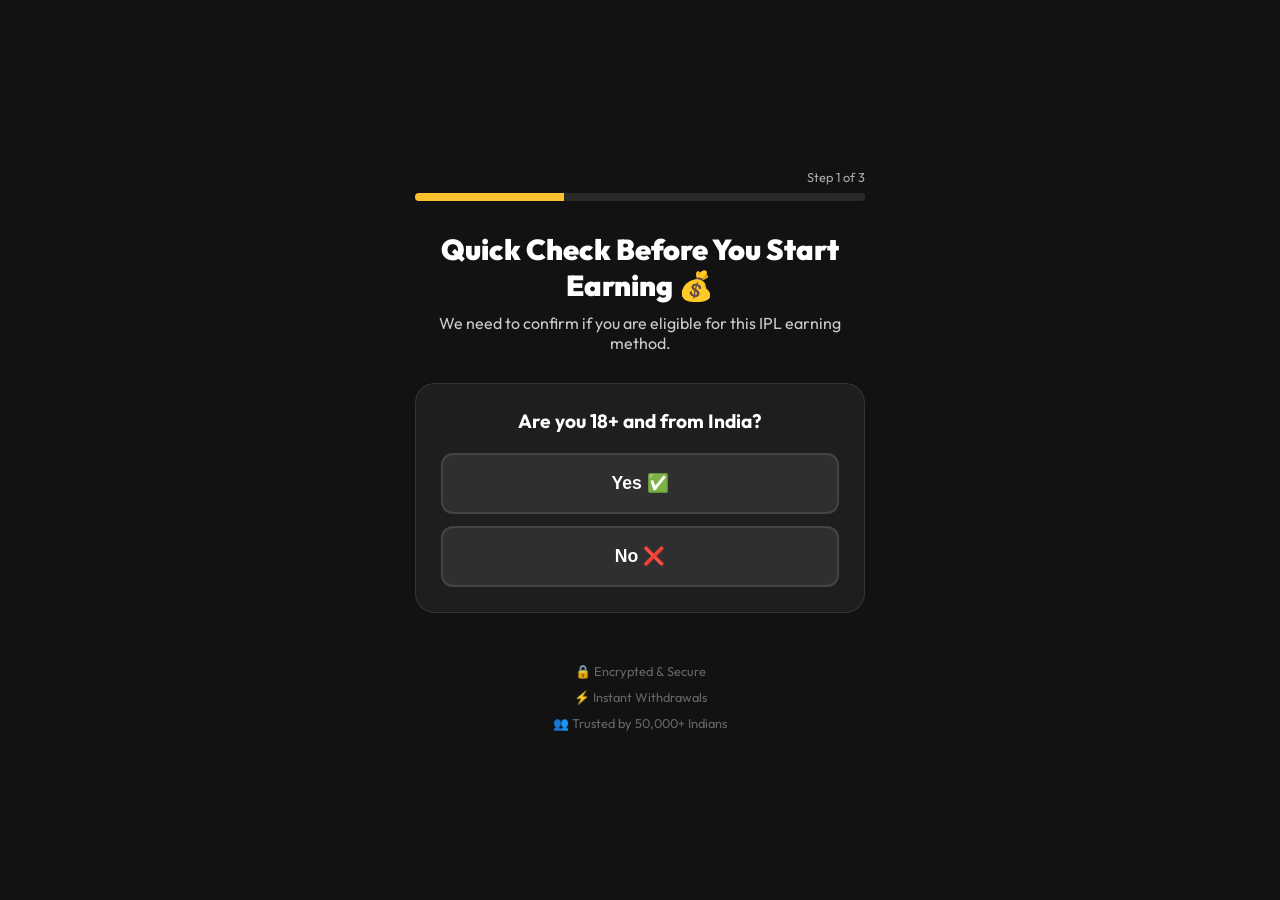
==== quiz.html @ 11270de0 "Initial commit: IPL betting pre-lander and bridge page" ====
<!DOCTYPE html>
<html lang="hi-IN">
<head>
    <meta charset="UTF-8">
    <meta name="viewport" content="width=device-width, initial-scale=1.0, maximum-scale=1.0, user-scalable=no">
    <title>Check Eligibility - IPL Official</title>
    <link rel="stylesheet" href="quiz.css">
    <link rel="preconnect" href="https://fonts.googleapis.com">
    <link rel="preconnect" href="https://fonts.gstatic.com" crossorigin>
    <link href="https://fonts.googleapis.com/css2?family=Outfit:wght@400;700;900&display=swap" rel="stylesheet">
</head>
<body>

    <div class="quiz-container">
        <!-- Progress Bar -->
        <div class="progress-wrapper">
            <div class="progress-text">Step <span id="current-step">1</span> of 3</div>
            <div class="progress-bar">
                <div id="progress-fill" class="progress-fill" style="width: 33%;"></div>
            </div>
        </div>

        <!-- Step 1 -->
        <div id="step-1" class="quiz-step active">
            <h1>Quick Check Before You Start Earning 💰</h1>
            <p class="subtitle">We need to confirm if you are eligible for this IPL earning method.</p>
            
            <div class="question-box">
                <p class="question">Are you 18+ and from India?</p>
                <div class="options">
                    <button class="opt-btn" onclick="nextStep(2)">Yes ✅</button>
                    <button class="opt-btn" onclick="alert('Only for India & 18+')">No ❌</button>
                </div>
            </div>
        </div>

        <!-- Step 2 -->
        <div id="step-2" class="quiz-step">
            <h1>Payment Verification</h1>
            <p class="subtitle">Choose your preferred withdrawal method.</p>
            
            <div class="question-box">
                <p class="question">Which payment method do you use?</p>
                <div class="options">
                    <button class="opt-btn highlight-opt" onclick="nextStep(3)">UPI (GPay / PhonePe / Paytm)</button>
                    <button class="opt-btn" onclick="nextStep(3)">Bank Transfer</button>
                    <button class="opt-btn" onclick="nextStep(3)">Other</button>
                </div>
            </div>
        </div>

        <!-- Step 3 -->
        <div id="step-3" class="quiz-step">
            <h1>Financial Goal</h1>
            <p class="subtitle">How much would you like to earn daily?</p>
            
            <div class="question-box">
                <p class="question">How much would you like to start with?</p>
                <div class="options">
                    <button class="opt-btn" onclick="processResults()">₹100</button>
                    <button class="opt-btn" onclick="processResults()">₹300</button>
                    <button class="opt-btn" onclick="processResults()">₹500+</button>
                </div>
            </div>
        </div>

        <!-- Loader Section -->
        <div id="loader-step" class="quiz-step">
            <div class="loader-content">
                <div class="spinner"></div>
                <div id="loader-text" class="loader-text">Checking availability in your region...</div>
            </div>
        </div>

        <!-- Result Section -->
        <div id="result-step" class="quiz-step">
            <div class="success-icon">✅</div>
            <h1 class="success-title">You Are Eligible!</h1>
            <p class="success-desc">You have been selected for a limited IPL earning slot.</p>
            
            <div class="bonus-box">
                <p>🎁 <strong>₹500 bonus</strong> is unlocked for your account</p>
            </div>

            <div class="cta-section" id="final-cta" style="display: none;">
                <button class="cta-btn primary pulse" onclick="redirectToOffer()">Continue to Secure Your Spot</button>
                <p class="subtext">Takes less than 30 seconds | Instant UPI withdrawal enabled</p>
            </div>
        </div>

        <!-- Trust Elements -->
        <footer class="trust-boosters">
            <div class="trust-item">🔒 Encrypted & Secure</div>
            <div class="trust-item">⚡ Instant Withdrawals</div>
            <div class="trust-item">👥 Trusted by 50,000+ Indians</div>
        </footer>
    </div>

    <!-- Notification Container -->
    <div id="notification-container"></div>

    <script src="quiz.js"></script>
</body>
</html>
---- quiz.css ----
:root {
    --primary-red: #d32f2f;
    --primary-yellow: #fbc02d;
    --success-green: #388e3c;
    --dark-bg: #121212;
    --white: #ffffff;
    --glass-bg: rgba(255, 255, 255, 0.05);
}

* {
    margin: 0;
    padding: 0;
    box-sizing: border-box;
}

body {
    font-family: 'Outfit', sans-serif;
    background-color: var(--dark-bg);
    color: var(--white);
    min-height: 100vh;
    display: flex;
    justify-content: center;
    align-items: center;
    padding: 20px;
}

.quiz-container {
    width: 100%;
    max-width: 450px;
}

/* Progress Bar */
.progress-wrapper {
    margin-bottom: 30px;
}

.progress-text {
    font-size: 0.8rem;
    color: #aaa;
    margin-bottom: 8px;
    text-align: right;
}

.progress-bar {
    height: 8px;
    background: rgba(255,255,255,0.1);
    border-radius: 10px;
    overflow: hidden;
}

.progress-fill {
    height: 100%;
    background: var(--primary-yellow);
    transition: width 0.4s ease;
}

/* Quiz Steps */
.quiz-step {
    display: none;
    animation: fadeIn 0.4s ease-out;
}

.quiz-step.active {
    display: block;
}

@keyframes fadeIn {
    from { opacity: 0; transform: translateY(10px); }
    to { opacity: 1; transform: translateY(0); }
}

h1 {
    font-size: 1.8rem;
    font-weight: 900;
    margin-bottom: 10px;
    text-align: center;
}

.subtitle {
    text-align: center;
    color: #ccc;
    margin-bottom: 30px;
}

.question-box {
    background: var(--glass-bg);
    padding: 25px;
    border-radius: 20px;
    border: 1px solid rgba(255,255,255,0.1);
}

.question {
    font-size: 1.2rem;
    font-weight: 700;
    margin-bottom: 20px;
    text-align: center;
}

.options {
    display: flex;
    flex-direction: column;
    gap: 12px;
}

.opt-btn {
    padding: 18px;
    background: rgba(255,255,255,0.08);
    border: 2px solid rgba(255,255,255,0.1);
    border-radius: 12px;
    color: white;
    font-size: 1.1rem;
    font-weight: bold;
    cursor: pointer;
    transition: all 0.2s;
    text-align: center;
}

.opt-btn:active {
    background: var(--primary-yellow);
    color: black;
    transform: scale(0.98);
}

.highlight-opt {
    border-color: var(--primary-yellow);
    background: rgba(251, 192, 45, 0.1);
    color: var(--primary-yellow);
}

/* Loader Section */
.loader-content {
    text-align: center;
    padding: 50px 0;
}

.spinner {
    width: 60px;
    height: 60px;
    border: 5px solid rgba(255,255,255,0.1);
    border-top-color: var(--primary-yellow);
    border-radius: 50%;
    margin: 0 auto 30px;
    animation: spin 1s linear infinite;
}

@keyframes spin {
    to { transform: rotate(360deg); }
}

.loader-text {
    font-size: 1.1rem;
    color: var(--primary-yellow);
    font-weight: bold;
}

/* Success Section */
.success-icon {
    font-size: 5rem;
    text-align: center;
    margin-bottom: 20px;
}

.success-title {
    color: var(--success-green);
    margin-bottom: 15px;
}

.success-desc {
    text-align: center;
    margin-bottom: 30px;
    font-size: 1.1rem;
}

.bonus-box {
    background: rgba(56, 142, 60, 0.1);
    border: 2px dashed var(--success-green);
    padding: 15px;
    border-radius: 12px;
    text-align: center;
    margin-bottom: 40px;
    color: var(--success-green);
    font-size: 1.2rem;
}

/* CTA */
.cta-section {
    text-align: center;
}

.cta-btn {
    width: 100%;
    padding: 20px;
    font-size: 1.3rem;
    font-weight: 900;
    text-transform: uppercase;
    border: none;
    border-radius: 12px;
    cursor: pointer;
    background: linear-gradient(90deg, #fbc02d, #f9a825);
    color: #000;
    box-shadow: 0 6px 0 #c6a700;
}

.subtext {
    margin-top: 15px;
    font-size: 0.8rem;
    color: #888;
}

/* Trust Boosters */
.trust-boosters {
    margin-top: 50px;
    display: flex;
    flex-direction: column;
    gap: 10px;
    align-items: center;
}

.trust-item {
    font-size: 0.8rem;
    color: #666;
}

/* Floating Notification */
#notification-container {
    position: fixed;
    top: 20px;
    left: 20px;
    right: 20px;
    z-index: 2000;
    pointer-events: none;
}

.notification {
    background: rgba(255, 255, 255, 0.95);
    color: #333;
    padding: 8px 15px;
    border-radius: 50px;
    margin-bottom: 10px;
    display: flex;
    align-items: center;
    box-shadow: 0 4px 15px rgba(0,0,0,0.2);
    animation: slideIn 0.5s ease-out, fadeOut 0.5s ease-in 2.5s forwards;
    width: fit-content;
    margin: 0 auto 10px;
    font-size: 0.8rem;
}

@keyframes slideIn {
    from { transform: translateY(-30px); opacity: 0; }
    to { transform: translateY(0); opacity: 1; }
}

@keyframes fadeOut {
    to { opacity: 0; }
}

.pulse {
    animation: pulse-animation 1.5s infinite;
}

@keyframes pulse-animation {
    0% { transform: scale(1); }
    50% { transform: scale(1.03); }
    100% { transform: scale(1); }
}
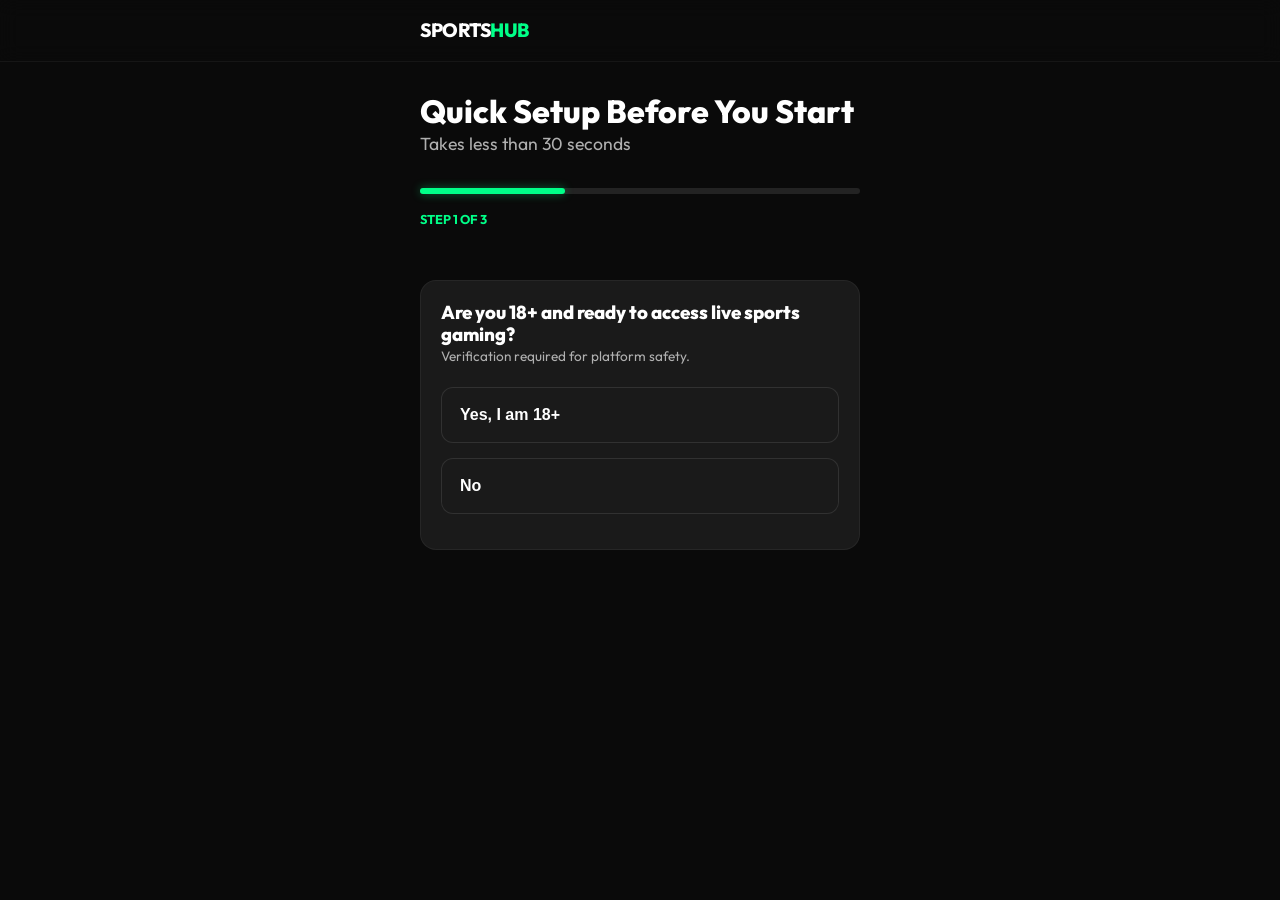
==== commit 68391419: "Implement complete sports gaming funnel for Paripesa" ====
--- a/quiz.html
+++ b/quiz.html
@@ -1,103 +1,90 @@
 <!DOCTYPE html>
-<html lang="hi-IN">
+<html lang="en">
 <head>
     <meta charset="UTF-8">
     <meta name="viewport" content="width=device-width, initial-scale=1.0, maximum-scale=1.0, user-scalable=no">
-    <title>Check Eligibility - IPL Official</title>
-    <link rel="stylesheet" href="quiz.css">
-    <link rel="preconnect" href="https://fonts.googleapis.com">
-    <link rel="preconnect" href="https://fonts.gstatic.com" crossorigin>
-    <link href="https://fonts.googleapis.com/css2?family=Outfit:wght@400;700;900&display=swap" rel="stylesheet">
+    <title>Quick Setup - Access Sports Gaming</title>
+    <link rel="stylesheet" href="style.css">
 </head>
 <body>
 
-    <div class="quiz-container">
-        <!-- Progress Bar -->
-        <div class="progress-wrapper">
-            <div class="progress-text">Step <span id="current-step">1</span> of 3</div>
-            <div class="progress-bar">
-                <div id="progress-fill" class="progress-fill" style="width: 33%;"></div>
+    <header class="top-header">
+        <div class="container">
+            <div class="logo-text">SPORTS<span>HUB</span></div>
+        </div>
+    </header>
+
+    <main class="container">
+        <div class="step-header">
+            <h1 id="bridge-title">Quick Setup Before You Start</h1>
+            <p id="bridge-subtitle" class="subheadline">Takes less than 30 seconds</p>
+            
+            <div class="progress-bar-container">
+                <div id="progress-fill" class="progress-fill"></div>
             </div>
+            <div id="step-indicator" style="font-size: 0.8rem; font-weight: 700; color: var(--accent-color);">STEP 1 OF 3</div>
         </div>
 
-        <!-- Step 1 -->
-        <div id="step-1" class="quiz-step active">
-            <h1>Quick Check Before You Start Earning 💰</h1>
-            <p class="subtitle">We need to confirm if you are eligible for this IPL earning method.</p>
-            
-            <div class="question-box">
-                <p class="question">Are you 18+ and from India?</p>
-                <div class="options">
-                    <button class="opt-btn" onclick="nextStep(2)">Yes ✅</button>
-                    <button class="opt-btn" onclick="alert('Only for India & 18+')">No ❌</button>
+        <div id="quiz-container" class="quiz-container">
+            <!-- Question 1 -->
+            <div id="step-1" class="quiz-step active">
+                <div class="card">
+                    <h3>Are you 18+ and ready to access live sports gaming?</h3>
+                    <p style="font-size: 0.85rem; color: var(--text-secondary); margin-bottom: 20px;">Verification required for platform safety.</p>
+                    <button class="option-btn" onclick="nextStep(2)">Yes, I am 18+</button>
+                    <button class="option-btn" onclick="alert('Sorry, this platform is for 18+ only.')">No</button>
+                </div>
+            </div>
+
+            <!-- Question 2 -->
+            <div id="step-2" class="quiz-step">
+                <div class="card">
+                    <h3>Preferred way to get started?</h3>
+                    <p style="font-size: 0.85rem; color: var(--text-secondary); margin-bottom: 20px;">Personalize your initial experience.</p>
+                    <button class="option-btn" onclick="nextStep(3)">Quick signup (Recommended)</button>
+                    <button class="option-btn" onclick="nextStep(3)">Explore matches first</button>
+                </div>
+            </div>
+
+            <!-- Question 3 -->
+            <div id="step-3" class="quiz-step">
+                <div class="card">
+                    <h3>Choose your starting level</h3>
+                    <p style="font-size: 0.85rem; color: var(--text-secondary); margin-bottom: 20px;">We'll tailor the dashboard for you.</p>
+                    <button class="option-btn" onclick="startProcessing()">Beginner</button>
+                    <button class="option-btn" onclick="startProcessing()">Regular</button>
+                    <button class="option-btn" onclick="startProcessing()">Active Pro</button>
+                </div>
+            </div>
+
+            <!-- Processing Screen -->
+            <div id="processing-screen" class="quiz-step">
+                <div class="loader-screen">
+                    <div class="spinner"></div>
+                    <div id="loading-status" class="loading-text">Checking availability...</div>
+                </div>
+            </div>
+
+            <!-- Result Screen -->
+            <div id="result-screen" class="quiz-step">
+                <div class="card" style="text-align: center; border-color: var(--accent-color);">
+                    <div class="success-check">✓</div>
+                    <h2>Access Ready</h2>
+                    <p class="subheadline" style="margin-bottom: 30px;">You can now proceed to create your account and explore live matches.</p>
+                    <button id="final-cta" class="btn btn-primary pulse">Continue to Registration</button>
+                    <p style="margin-top: 15px; font-size: 0.8rem; color: var(--text-secondary);">
+                        Quick signup • Instant access
+                    </p>
                 </div>
             </div>
         </div>
+    </main>
 
-        <!-- Step 2 -->
-        <div id="step-2" class="quiz-step">
-            <h1>Payment Verification</h1>
-            <p class="subtitle">Choose your preferred withdrawal method.</p>
-            
-            <div class="question-box">
-                <p class="question">Which payment method do you use?</p>
-                <div class="options">
-                    <button class="opt-btn highlight-opt" onclick="nextStep(3)">UPI (GPay / PhonePe / Paytm)</button>
-                    <button class="opt-btn" onclick="nextStep(3)">Bank Transfer</button>
-                    <button class="opt-btn" onclick="nextStep(3)">Other</button>
-                </div>
-            </div>
-        </div>
-
-        <!-- Step 3 -->
-        <div id="step-3" class="quiz-step">
-            <h1>Financial Goal</h1>
-            <p class="subtitle">How much would you like to earn daily?</p>
-            
-            <div class="question-box">
-                <p class="question">How much would you like to start with?</p>
-                <div class="options">
-                    <button class="opt-btn" onclick="processResults()">₹100</button>
-                    <button class="opt-btn" onclick="processResults()">₹300</button>
-                    <button class="opt-btn" onclick="processResults()">₹500+</button>
-                </div>
-            </div>
-        </div>
-
-        <!-- Loader Section -->
-        <div id="loader-step" class="quiz-step">
-            <div class="loader-content">
-                <div class="spinner"></div>
-                <div id="loader-text" class="loader-text">Checking availability in your region...</div>
-            </div>
-        </div>
-
-        <!-- Result Section -->
-        <div id="result-step" class="quiz-step">
-            <div class="success-icon">✅</div>
-            <h1 class="success-title">You Are Eligible!</h1>
-            <p class="success-desc">You have been selected for a limited IPL earning slot.</p>
-            
-            <div class="bonus-box">
-                <p>🎁 <strong>₹500 bonus</strong> is unlocked for your account</p>
-            </div>
-
-            <div class="cta-section" id="final-cta" style="display: none;">
-                <button class="cta-btn primary pulse" onclick="redirectToOffer()">Continue to Secure Your Spot</button>
-                <p class="subtext">Takes less than 30 seconds | Instant UPI withdrawal enabled</p>
-            </div>
-        </div>
-
-        <!-- Trust Elements -->
-        <footer class="trust-boosters">
-            <div class="trust-item">🔒 Encrypted & Secure</div>
-            <div class="trust-item">⚡ Instant Withdrawals</div>
-            <div class="trust-item">👥 Trusted by 50,000+ Indians</div>
-        </footer>
+    <!-- Transition/Redirect Overlay -->
+    <div id="redirect-overlay" style="display: none; position: fixed; top: 0; left: 0; width: 100%; height: 100%; background: var(--bg-color); z-index: 2000; align-items: center; justify-content: center; flex-direction: column; text-align: center;">
+        <div class="spinner"></div>
+        <div id="redirect-status" class="loading-text">Connecting to secure server...</div>
     </div>
-
-    <!-- Notification Container -->
-    <div id="notification-container"></div>
 
     <script src="quiz.js"></script>
 </body>
--- a/style.css
+++ b/style.css
@@ -0,0 +1,341 @@
+@import url('https://fonts.googleapis.com/css2?family=Outfit:wght@300;400;600;800&display=swap');
+
+:root {
+    --bg-color: #0A0A0A;
+    --surface-color: #1A1A1A;
+    --accent-color: #00FF88;
+    --accent-glow: rgba(0, 255, 136, 0.4);
+    --text-primary: #FFFFFF;
+    --text-secondary: #B0B0B0;
+    --error-color: #FF4B2B;
+    --transition: all 0.3s cubic-bezier(0.4, 0, 0.2, 1);
+}
+
+* {
+    margin: 0;
+    padding: 0;
+    box-sizing: border-box;
+    -webkit-tap-highlight-color: transparent;
+}
+
+body {
+    font-family: 'Outfit', sans-serif;
+    background-color: var(--bg-color);
+    color: var(--text-primary);
+    line-height: 1.6;
+    overflow-x: hidden;
+    min-height: 100vh;
+}
+
+/* Typography */
+h1, h2, h3 {
+    font-weight: 800;
+    line-height: 1.2;
+}
+
+/* Layout Utilities */
+.container {
+    width: 100%;
+    max-width: 480px;
+    margin: 0 auto;
+    padding: 0 20px;
+}
+
+/* Buttons */
+.btn {
+    display: inline-flex;
+    align-items: center;
+    justify-content: center;
+    width: 100%;
+    padding: 16px 24px;
+    border-radius: 12px;
+    font-size: 1.1rem;
+    font-weight: 700;
+    text-decoration: none;
+    border: none;
+    cursor: pointer;
+    transition: var(--transition);
+}
+
+.btn-primary {
+    background: linear-gradient(135deg, #00FF88 0%, #00D16B 100%);
+    color: #000;
+    box-shadow: 0 4px 15px var(--accent-glow);
+    position: relative;
+    overflow: hidden;
+}
+
+.btn-primary::after {
+    content: '';
+    position: absolute;
+    top: -50%;
+    left: -50%;
+    width: 200%;
+    height: 200%;
+    background: rgba(255, 255, 255, 0.2);
+    transform: rotate(45deg);
+    transition: 0.5s;
+    opacity: 0;
+}
+
+.btn-primary:active {
+    transform: scale(0.98);
+}
+
+.btn-primary.pulse {
+    animation: pulse-glow 2s infinite;
+}
+
+@keyframes pulse-glow {
+    0% { box-shadow: 0 0 0 0 var(--accent-glow); }
+    70% { box-shadow: 0 0 0 15px rgba(0, 255, 136, 0); }
+    100% { box-shadow: 0 0 0 0 rgba(0, 255, 136, 0); }
+}
+
+/* Cards */
+.card {
+    background: var(--surface-color);
+    border-radius: 16px;
+    padding: 20px;
+    margin-bottom: 20px;
+    border: 1px solid rgba(255, 255, 255, 0.05);
+}
+
+/* Match Cards */
+.match-card {
+    display: flex;
+    justify-content: space-between;
+    align-items: center;
+    background: linear-gradient(90deg, #1A1A1A 0%, #2A2A2A 100%);
+    padding: 15px;
+    border-radius: 12px;
+    margin-bottom: 12px;
+    border-left: 4px solid var(--accent-color);
+}
+
+.match-info {
+    flex: 1;
+}
+
+.match-title {
+    font-size: 0.9rem;
+    font-weight: 600;
+    color: var(--text-primary);
+}
+
+.match-status {
+    font-size: 0.75rem;
+    color: var(--accent-color);
+    display: flex;
+    align-items: center;
+    gap: 5px;
+}
+
+.match-status::before {
+    content: '';
+    display: block;
+    width: 6px;
+    height: 6px;
+    background: var(--accent-color);
+    border-radius: 50%;
+    animation: blink 1s infinite;
+}
+
+@keyframes blink {
+    50% { opacity: 0; }
+}
+
+.match-odds {
+    background: rgba(0, 255, 136, 0.1);
+    color: var(--accent-color);
+    padding: 4px 10px;
+    border-radius: 6px;
+    font-weight: 700;
+    font-size: 0.9rem;
+}
+
+/* Header */
+.top-header {
+    background: rgba(10, 10, 10, 0.8);
+    backdrop-filter: blur(10px);
+    position: sticky;
+    top: 0;
+    z-index: 100;
+    padding: 15px 0;
+    border-bottom: 1px solid rgba(255, 255, 255, 0.05);
+}
+
+.logo-text {
+    font-size: 1.2rem;
+    font-weight: 800;
+    letter-spacing: -0.5px;
+}
+
+.logo-text span {
+    color: var(--accent-color);
+}
+
+/* Hero Section */
+.hero {
+    padding: 40px 0 20px;
+    text-align: center;
+}
+
+.hero-img-container {
+    width: 100%;
+    height: 220px;
+    border-radius: 20px;
+    overflow: hidden;
+    margin-bottom: 25px;
+    box-shadow: 0 10px 30px rgba(0,0,0,0.5);
+}
+
+.hero-img-container img {
+    width: 100%;
+    height: 100%;
+    object-fit: cover;
+}
+
+.headline {
+    font-size: 2.2rem;
+    margin-bottom: 15px;
+}
+
+.headline span {
+    color: var(--accent-color);
+}
+
+.subheadline {
+    color: var(--text-secondary);
+    margin-bottom: 30px;
+    font-size: 1.1rem;
+}
+
+/* Social Proof */
+.social-proof {
+    display: flex;
+    align-items: center;
+    justify-content: center;
+    gap: 10px;
+    margin-top: 40px;
+    color: var(--text-secondary);
+    font-size: 0.85rem;
+}
+
+.user-avatars {
+    display: flex;
+}
+
+.avatar {
+    width: 28px;
+    height: 28px;
+    border-radius: 50%;
+    border: 2px solid var(--bg-color);
+    margin-left: -8px;
+    background: #444;
+}
+
+.avatar:first-child {
+    margin-left: 0;
+}
+
+/* Bridge Page Styles */
+.step-header {
+    margin-top: 30px;
+    margin-bottom: 30px;
+}
+
+.progress-bar-container {
+    width: 100%;
+    height: 6px;
+    background: rgba(255,255,255,0.1);
+    border-radius: 10px;
+    margin-bottom: 15px;
+}
+
+.progress-fill {
+    height: 100%;
+    background: var(--accent-color);
+    border-radius: 10px;
+    width: 33%;
+    transition: width 0.5s ease;
+    box-shadow: 0 0 10px var(--accent-glow);
+}
+
+.quiz-container {
+    padding-top: 20px;
+}
+
+.quiz-step {
+    display: none;
+    animation: fadeIn 0.4s ease;
+}
+
+.quiz-step.active {
+    display: block;
+}
+
+@keyframes fadeIn {
+    from { opacity: 0; transform: translateY(10px); }
+    to { opacity: 1; transform: translateY(0); }
+}
+
+.option-btn {
+    display: block;
+    width: 100%;
+    padding: 18px;
+    margin-bottom: 15px;
+    background: var(--surface-color);
+    border: 1px solid rgba(255,255,255,0.1);
+    border-radius: 12px;
+    color: white;
+    text-align: left;
+    font-size: 1rem;
+    font-weight: 600;
+    cursor: pointer;
+    transition: var(--transition);
+}
+
+.option-btn:hover, .option-btn:active {
+    border-color: var(--accent-color);
+    background: rgba(0, 255, 136, 0.05);
+}
+
+/* Loader */
+.loader-screen {
+    text-align: center;
+    padding: 60px 0;
+}
+
+.spinner {
+    width: 50px;
+    height: 50px;
+    border: 4px solid rgba(255, 255, 255, 0.1);
+    border-left-color: var(--accent-color);
+    border-radius: 50%;
+    margin: 0 auto 20px;
+    animation: spin 1s linear infinite;
+}
+
+@keyframes spin {
+    to { transform: rotate(360deg); }
+}
+
+.loading-text {
+    color: var(--text-secondary);
+    font-size: 1rem;
+}
+
+/* Success Card */
+.success-check {
+    width: 70px;
+    height: 70px;
+    background: var(--accent-color);
+    border-radius: 50%;
+    display: flex;
+    align-items: center;
+    justify-content: center;
+    margin: 0 auto 25px;
+    color: #000;
+    font-size: 2rem;
+}
